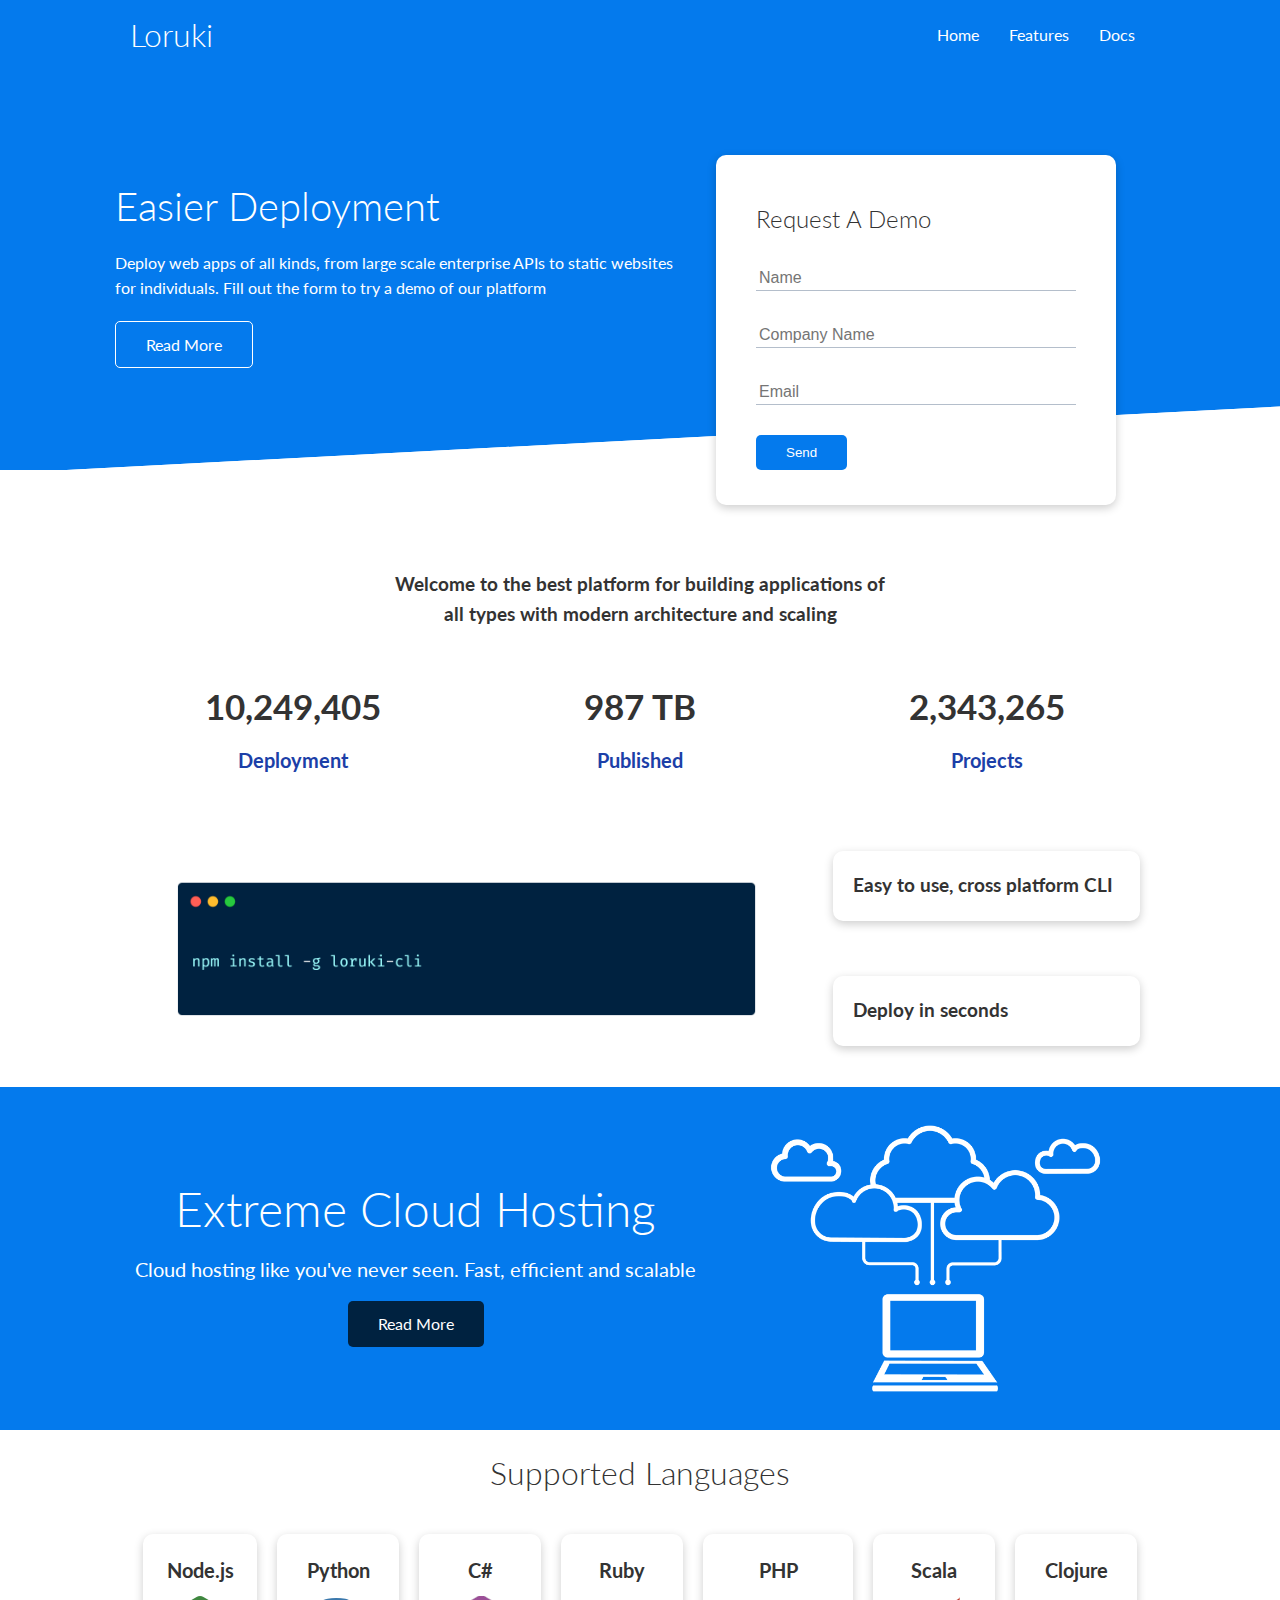
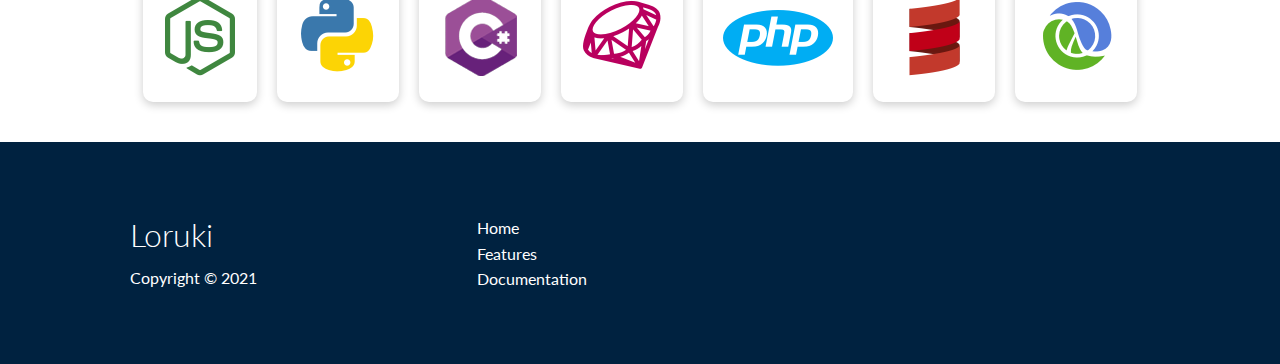
==== LorukiWebsite/index.html @ 9c22da37 "New project push" ====
<!DOCTYPE html>
<html lang="en">
<head>
    <meta charset="UTF-8">
    <meta http-equiv="X-UA-Compatible" content="IE=edge">
    <meta name="viewport" content="width=device-width, initial-scale=1.0">
    <!-- the below link is from cdnjs.com where we searched font and copied link of font awesome which allows tu use classes for creating icons-->
    <link rel="stylesheet" href="https://cdnjs.cloudflare.com/ajax/libs/font-awesome/5.15.3/css/all.min.css" 
    integrity="sha512-iBBXm8fW90+nuLcSKlbmrPcLa0OT92xO1BIsZ+ywDWZCvqsWgccV3gFoRBv0z+8dLJgyAHIhR35VZc2oM/gI1w==" 
    crossorigin="anonymous" referrerpolicy="no-referrer" />
    <title>Loruki | Cloud hosting for everyone</title>
    <link rel="stylesheet" href="css/utilities.css">
    <link rel="stylesheet" href="css/style.css">
</head>
<body>
    <!--NAVBAR-->
    <div class="navbar">
        <div class="container flex">
            <h1 class="logo">Loruki</h1>
            <ul>
                <li><a href="index.html">Home</a></li>
                <li><a href="features.html">Features</a></li>
                <li><a href="docs.html">Docs</a></li>
            </ul>
        </div>
    </div>

    <!--SHOWCASE-->
    <section class="showcase">
        <div class="container grid">
            <div class="showcase-text">
                <h1>Easier Deployment</h1>
                <p>Deploy web apps of all kinds, from
                    large scale enterprise APIs to static
                    websites for individuals. Fill out the
                    form to try a demo of our platform
                </p>
                <a href="features.html" class="btn btn-outline">Read More</a> 
            </div>

            <div class="showcase-form card">
                <h2>Request A Demo</h2>
                <form>
                    <!--Adding required tag makes the field as required-->
                    <div class="form-control">
                        <input type="text" name="name" placeholder="Name"
                        required>
                    </div>

                    <div class="form-control">
                        <input type="text" name="company" placeholder="Company Name"
                        required>
                    </div>

                    <div class="form-control">
                        <input type="email" name="email" placeholder="Email"
                        required>
                    </div>

                    <input type="submit" value="Send" class="btn btn-primary">
                </form>
            </div>
        </div>
    </section>

    <!--STATS-->
    <section class="stats">
        <div class="container">
            <h3 class="stats-heading text-center my-1">
                Welcome to the best platform for building applications
                of all types with modern architecture and scaling
            </h3> 
            
            <div class="grid grid-3 text-center my-4">
                <div>
                    <!--The fas fa server/upload/diagram are all html tags to fetch icons-->
                    <i class="fas fa-server fa-3x"></i>
                    <h3>10,249,405</h3>
                    <p class="text-secondary">Deployment</p>
                </div>
                <div>
                    <i class="fas fa-upload fa-3x"></i>
                    <h3>987 TB</h3>
                    <p class="text-secondary">Published</p>
                </div>
                <div>
                    <i class="fas fa-project-diagram fa-3x"></i>
                    <h3>2,343,265</h3>
                    <p class="text-secondary">Projects</p>
                </div>
            </div>
        </div>
    </section>

    <!--CLI-->
    <section class="cli">
        <div class="container grid">
            <img src="images/cli.png" alt="">
            <div class="card">
                <h3>Easy to use, cross platform CLI</h3>
            </div>

            <div class="card">
                <h3>Deploy in seconds</h3>
            </div>
        </div>
    </section>

    <!--CLOUD-->
    <section class="cloud bg-primary my-2 py-2">
        <div class="container grid">
            <div class="text-center">
                <h2 class="lg">Extreme Cloud Hosting</h2>
                <p class="lead my-1">Cloud hosting like you've never seen.
                    Fast, efficient and scalable
                </p>
                <a href="features.html" class="btn btn-dark">Read More</a>
            </div>

            <img src="images/cloud.png" alt="">
        </div>
    </section>

    <!--LANGUAGES-->
    <section class="languages">
        <h2 class="md text-center my-2">
            Supported Languages
        </h2>
        <div class="container flex">
            <div class="card">
                <h4>Node.js</h4>
                <img src="images/logos/node.png" alt="">
            </div>
            <div class="card">
                <h4>Python</h4>
                <img src="images/logos/python.png" alt="">
            </div>
            <div class="card">
                <h4>C#</h4>
                <img src="images/logos/csharp.png" alt="">
            </div>
            <div class="card">
                <h4>Ruby</h4>
                <img src="images/logos/ruby.png" alt="">
            </div>
            <div class="card">
                <h4>PHP</h4>
                <img src="images/logos/php.png" alt="">
            </div>
            <div class="card">
                <h4>Scala</h4>
                <img src="images/logos/scala.png" alt="">
            </div>
            <div class="card">
                <h4>Clojure</h4>
                <img src="images/logos/clojure.png" alt="">
            </div>
        </div>
    </section>


    <!--FOOTER-->
    <footer class="footer bg-dark py-5">
        <div class="container grid grid-3">
            <div>
                <h1>Loruki</h1>
                <p>Copyright &copy; 2021</p>
            </div>

            <nav>
                <ul>
                    <li><a href="index.html">Home</a></li>
                    <li><a href="features.html">Features</a></li>
                    <li><a href="docs.html">Documentation</a></li>
                </ul>
            </nav>

            <div class="social">
                <a href="#"><i class="fab fa-github fa-2x"></i></a>
                <a href="#"><i class="fab fa-facebook fa-2x"></i></a>
                <a href="#"><i class="fab fa-instagram fa-2x"></i></a>
                <a href="#"><i class="fab fa-twitter fa-2x"></i></a>
            </div>
        </div>
    </footer>
</body>
</html>
---- LorukiWebsite/css/utilities.css ----
/*UTILITIES*/
.container{
    max-width: 1100px;
    margin: 0 auto;
    overflow: auto;
    padding: 0 40px;
}

.card{
    background-color: #fff;
    color: #333;
    border-radius: 10px;
    box-shadow: 0 3px 10px rgba(0,0,0,0.2);
    padding: 20px;
    margin: 10px;
}

.btn{
    display: inline-block;
    padding: 10px 30px;
    cursor: pointer;
    background: var(--primary-color);
    color: #fff;
    border: none;
    border-radius: 5px;
}

.text-center{
    text-align: center;
}

.showcase .btn-outline{
    background-color: transparent;
    border: 1px #fff solid;
}

.btn:hover{
    transform: scale(.98);
}
/*---------------------------------------------------------------------------*/

/*ALERT*/
.alert{
    background-color: var(--light-color);
    padding: 10px 20px;
    font-weight: bold;
    margin: 15px 0;
}

.alert i {
    margin-right: 10px;
}

.alert-success{
    background-color: var(--success-color);
    color: #fff;
}

.alert-error{
    background-color: var(--error-color);
    color: #fff;
}
/*---------------------------------------------------------------------------*/
/*Backgrounds and coloured buttons*/
.bg-primary , .btn-primary{
    background-color: var(--primary-color);
    color:#fff;
}

.bg-secondary , .btn-secondary{
    background-color: var(--secondary-color);
    color:#fff;
}

.bg-dark , .btn-dark{
    background-color: var(--dark-color);
    color:#fff;
}

.bg-light , .btn-light{
    background-color: var(--light-color);
    color:#fff;
}

.bg-primary a, .btn-primary a, .bg-secondary a, .btn-secondary a,.bg-dark a, .btn-dark a,
.bg-light a, .btn-light a{
    color: #fff;
}
/*---------------------------------------------------------------------------*/

/*Text Sizes*/
.lead{
    font-size: 20px;
}

.sm{
    font-size: 1rem;
}

.md{
    font-size: 2rem;
}

.lg{
    font-size: 3rem;
}

.xl{
    font-size: 4rem;
}

/*------------------------------------------------------------------------*/
/*TEXT COLORS*/
.text-primary{
    color: var(--primary-color);
}

.text-secondary{
    color: var(--secondary-color);
}

.text-dark{
    color: var(--dark-color);
}

.text-light{
    color: var(--light-color);
}
/*------------------------------------------------------------------------*/

.flex{
    display:flex;
    justify-content: center;
    align-items: center;
    height: 100%;
}

.grid{
    display: grid;
    grid-template-columns: repeat(2,1fr);
    grid-gap: 20px;
    justify-content: center;
    align-items: center;
    height: 100%;
}


.grid-3{
    grid-template-columns: repeat(3,1fr);
}

/*Margins*/
.my-1{
    margin: 1rem 0;
}

.my-2{
    margin: 1.5rem 0;
}

.my-3{
    margin: 2rem 0;
}

.my-4{
    margin: 3rem 0;
}

.my-5{
    margin: 4rem 0;
}

.m-1{
    margin: 1rem;
}

.m-2{
    margin: 1.5rem;
}

.m-3{
    margin: 2rem;
}

.m-4{
    margin: 3rem;
}

.m-5{
    margin: 4rem;
}


/*Padding*/
.py-1{
    padding: 1rem 0;
}

.py-2{
    padding: 1.5rem 0;
}

.py-3{
    padding: 2rem 0;
}

.py-4{
    padding: 3rem 0;
}

.py-5{
    padding: 4rem 0;
}

.p-1{
    padding: 1rem;
}

.p-2{
    padding: 1.5rem;
}

.p-3{
    padding: 2rem;
}

.p-4{
    padding: 3rem;
}

.p-5{
    padding: 4rem;
}
---- LorukiWebsite/css/style.css ----
@import url('https://fonts.googleapis.com/css2?family=Lato:wght@300&display=swap');
/*The above link is used to import the Lato font from google fonts*/

:root{
    --primary-color:#047aed;
    --secondary-color:#1c3fa8;
    --dark-color:#002240;
    --light-color:#f4f4f4; 
    --success-color:#5cb85c;
    --error-color:#d9534f;
}
/*The above is used to make a variable for a color which is used in the webpage many time so that we can use the variable name instead of hex code
and at the same time we can change the basc color of web page in an instant rather than changing that color individually*/
*{
    box-sizing: border-box;
    padding: 0;
    margin: 0;
}

body{
    font-family: 'Lato','sans-serif';
    color: #333;
    line-height: 1.6;
}

ul{
    list-style-type: none;/*so that we dont have bullet points*/
}

a{
    text-decoration: none;
    color: #333;
}

h1,h2{
    font-weight: 300;
    line-height: 1.2;
    margin: 10px 0;
}

p{
    margin: 10px 0;
}

img{
    width: 100%;
}

code , pre{
    background: #333;
    color: #fff;
    padding: 10px;
}
/*--------------------------------------------------------------------------------*/
/*NAVBAR*/
.navbar{
    background-color: var(--primary-color);
    color: #fff;
    height: 70px;
}

.navbar ul{
    display: flex;
}

.navbar a{
    color: #fff;
    padding: 10px;
    margin: 0 5px;
}

.navbar a:hover{
    border-bottom: 2px #fff solid;
}

.navbar .flex{
    justify-content: space-between;
}
/*---------------------------------------------------------------------------*/
/*SHOWCASE*/
.showcase{
    height: 400px;
    background-color: var(--primary-color);
    color: #fff;
    position: relative;
}

.showcase h1{
    font-size: 40px;
}

.showcase p{
    margin: 20px 0;
}

.showcase .grid{
    grid-template-columns: 55% 45%;
    grid-gap: 30px;
    overflow: visible;
}

.showcase-text{
    animation: slideInFromLeft 1s ease-in;
}

.showcase-form{
    position: relative;
    top: 60px;
    height: 350px;
    width: 400px;
    padding: 40px;
    z-index: 100;
    animation: slideInFromRight 1s ease-in;
}

.showcase-form .form-control{
    margin: 30px 0;
}

.showcase-form input[type='text'],
.showcase-form input[type='email']{
    border: 0;
    border-bottom: 1px solid #b4becb;
    width: 100%;
    padding: 3px;
    font-size: 16px;
}

/*When we select any field there's an ugly border so to remove that we do this*/
.showcase-form input:focus{
    outline: none;
}

/*the before and after puts the content before and after the selected selector*/
/*The below is done for the slant line*/
.showcase::before , .showcase::after{
    content: '';
    position: absolute;
    height: 100px;
    bottom: -70px;
    right: 0;
    left: 0;
    background: #fff;
    transform: skewY(-4deg);
    -webkit-transform: skewY(-3deg);/*so that it works on chrome*/
    -moz-transform: skewY(-3deg);/*so that it works on mozilla*/
    -ms-transform: skewY(-3deg);/*so that it works on IE*/
    /*Not confirmed if above is required*/
}


/*STATS*/
.stats{
    padding-top: 100px;
    animation: slideInFromBottom 1s ease-in;
}

.stats-heading{
    max-width: 500px;
    margin: auto;
}

.stats .grid h3{
    font-size: 35px;
}

.stats .grid p{
    font-size: 20px;
    font-weight: bold;
}
/*---------------------------------------------------------------------------*/

/*CLI*/
.cli .grid{
    grid-template-columns: repeat(3,1fr);
    grid-template-rows: repeat(2,1fr);
}

.cli .grid >:first-child{
    grid-column: 1/3;
    grid-row: 1/3;
}
/*---------------------------------------------------------------------------*/

/*CLOUD*/
.cloud .grid{
    grid-template-columns: 4fr 3fr;
}
/*---------------------------------------------------------------------------*/

/*LANGUAGES*/
.languages .flex{
    flex-wrap: wrap;
}
.languages .card{
    text-align: center;
    margin: 18px 10px 40px;
    transition: transform 0.2s ease-in;/*To slow in the hover effect and move slowly*/
}

.languages .card h4{
    font-size: 20px;
    margin-bottom: 10px;
}

.languages .card:hover{
    transform: translateY(-15px);/*Used for hover effect on languages card*/
}
/*---------------------------------------------------------------------------*/
/*FEATURES*/
.features-head img , .docs-head img{
    width: 200px;
    justify-self: flex-end;
}

.features-sub-head img{
    width: 300px;
    justify-self: flex-end;
}

.features-sub-head{
    color:#333;
}

.features-sub-head h1{
    font-weight: solid;
}

.features-main .card > i{
    margin-right: 20px;
}

.features-main .grid{
    padding: 30px;
}

.features-main .grid >:first-child{
    grid-column: 1/4;
}

.features-main .grid >:nth-child(2){
    grid-column: 1/3;
    grid-row: 2/3;
}

/*---------------------------------------------------------------------------*/
 
/*DOCS MAIN*/
.docs-main .card h3,.docs-main .card a{
    color: #333;
}

.docs-main h3{
    margin: 20px 0;
}

.docs-main .grid{
    grid-template-columns: 1fr 2fr;
    align-items: flex-start;
}

.docs-main nav li{
    font-size: 17px;
    padding-bottom: 5px;
    margin-bottom: 5px;
    border-bottom: 1px #ccc solid;
}

.docs-main a:hover{
    font-weight: bold;
}


/*---------------------------------------------------------------------------*/
/*FOOTER*/
.footer .flex{
    justify-content: space-between;
}

.footer .social a{
    margin: 0 10px;
}

.footer .container.footer-icons{
    display: grid;
}

/*---------------------------------------------------------------------------*/

/*ANIMATIONS*/
@keyframes slideInFromLeft{
    0%{
        transform: translateX(-100%);
    }

    100%{
        transform: translateX(0);
    }
}

@keyframes slideInFromRight{
    0%{
        transform: translateX(100%);
    }

    100%{
        transform: translateX(0);
    }
}

@keyframes slideInFromTop{
    0%{
        transform: translateY(-100%);
    }

    100%{
        transform: translateX(0);
    }
}

@keyframes slideInFromBottom{
    0%{
        transform: translateY(100%);
    }

    100%{
        transform: translateX(0);
    }
}


/*---------------------------------------------------------------------------*/
/*MEDIA QUERIES FOR TABLETS AND UNDER*/
@media(max-width:768px){
    .grid ,
    .showcase .grid,
    .stats .grid,
    .cli .grid,
    .cloud .grid,
    .features-main .grid,
    .docs-main .grid{
        grid-template-columns: 1fr;
        grid-template-rows: 1fr;
    }

    .showcase{
        height: auto;
    }

    .showcase-text{
        text-align: center;
        margin-top: 40px;
        animation: slideInFromTop 1s ease-in;
    }

    .showcase-form{
        justify-self: center;
        margin: auto;
        animation: slideInFromBottom 1s ease-in;
    }

    .cli .grid >:first-child{
        grid-column: 1;
        grid-row: 1;
    }

    .features-head,
    .features-sub-head,
    .docs-head{
        text-align: center;
    }

    .features-head img,
    .features-sub-head img,
    .docs-head img{
        justify-self: center;
    }

    .features-main .grid> *:first-child,
    .features-main .grid> *:nth-child(2){
        grid-column: 1;
    }
}

/*MEDIA QUERIES FOR MOBLIES AND UNDER*/
@media(max-width:500px){
    .navbar{
        height: 110px;
    }

    .navbar .flex{
        flex-direction: column;
    }

    .navbar ul{
        padding: 10px;
        background-color: rgba(0,0,0,0.1);
    }
}
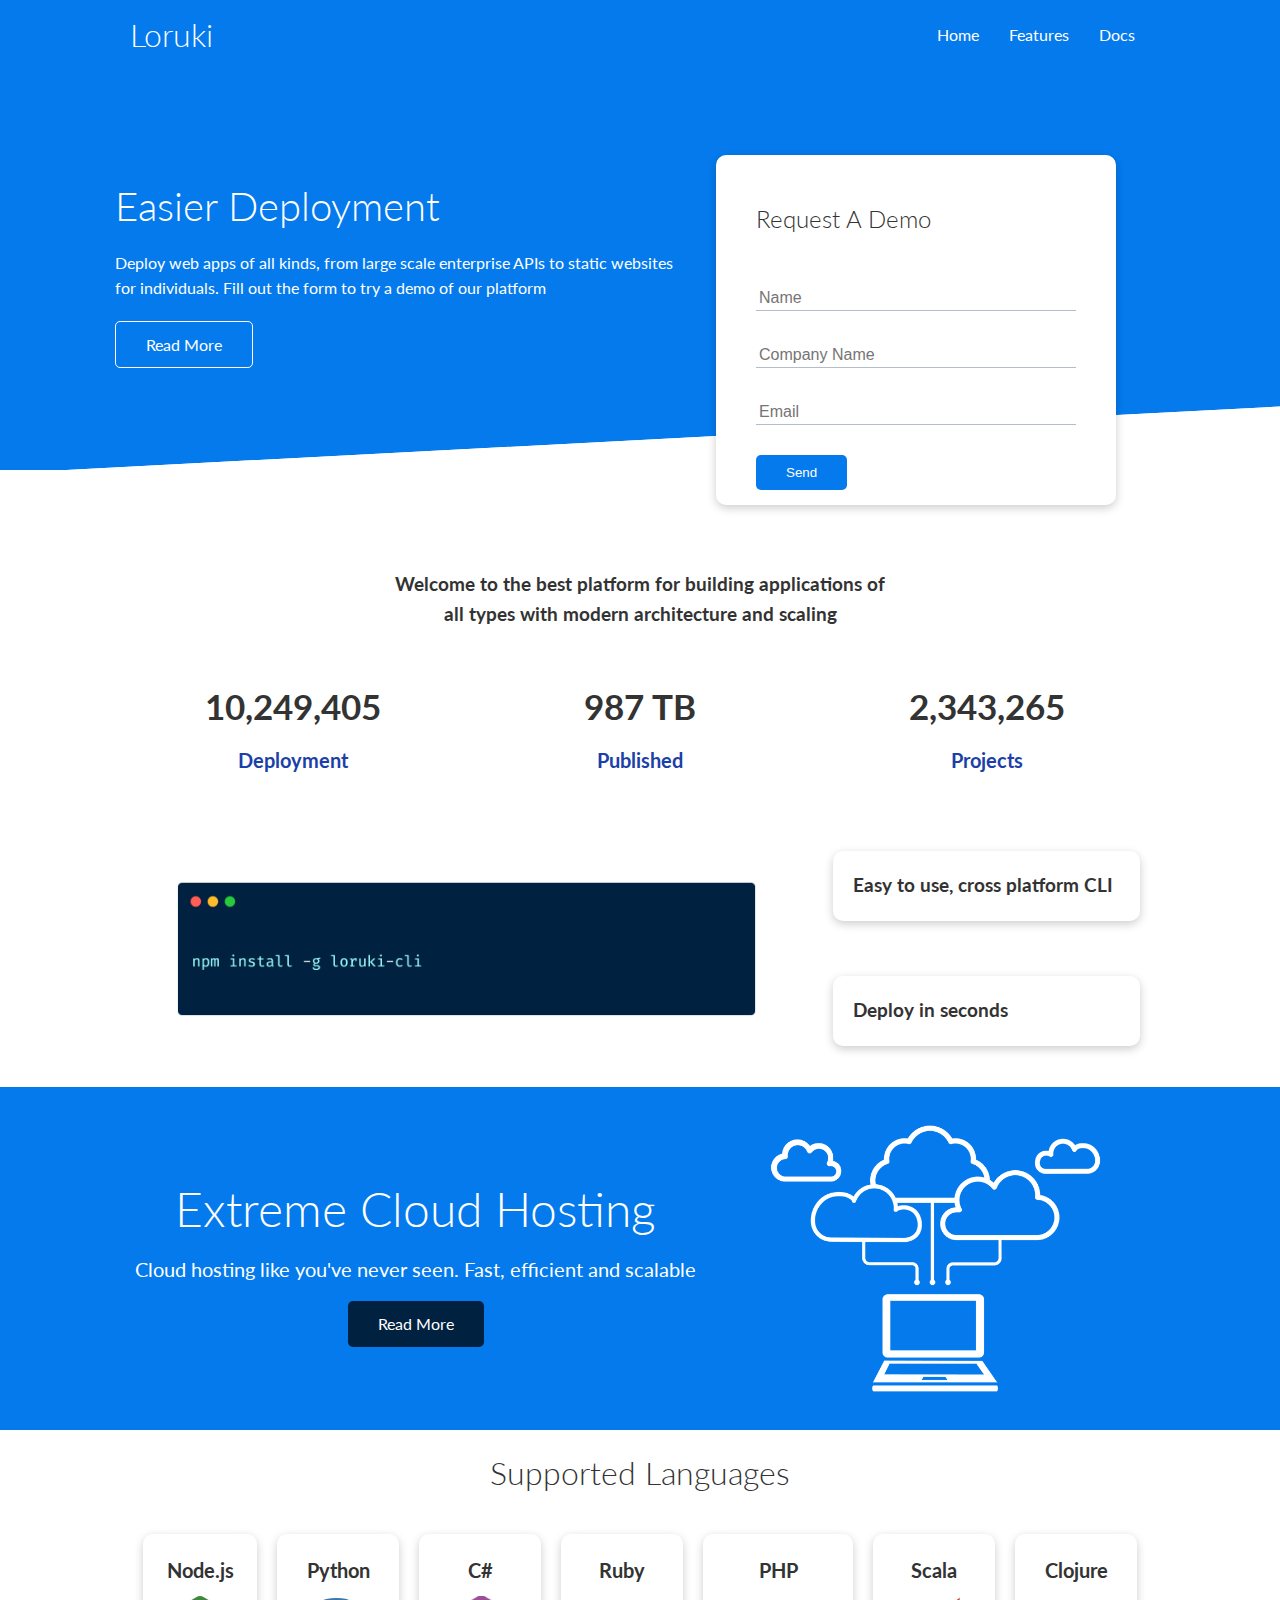
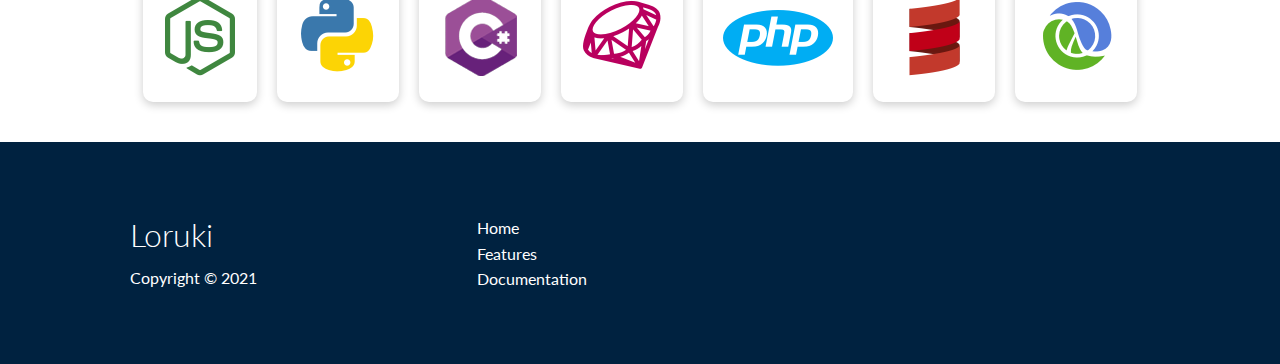
==== commit 17cd840e: "Changes for deployment" ====
--- a/LorukiWebsite/index.html
+++ b/LorukiWebsite/index.html
@@ -40,8 +40,12 @@
 
             <div class="showcase-form card">
                 <h2>Request A Demo</h2>
-                <form>
+                <form name="contact" method="POST" netlify-honeypot="bot-field" data-netlify="true">
                     <!--Adding required tag makes the field as required-->
+                    <input type="hidden" name="form-name" value="contact">
+                    <p class="hidden">
+                        <label>Don’t fill this out if you’re human: <input name="bot-field" /></label>
+                    </p>
                     <div class="form-control">
                         <input type="text" name="name" placeholder="Name"
                         required>
--- a/LorukiWebsite/css/style.css
+++ b/LorukiWebsite/css/style.css
@@ -50,6 +50,11 @@
     background: #333;
     color: #fff;
     padding: 10px;
+}
+
+.hidden{
+    visibility: hidden;
+    height: 0;
 }
 /*--------------------------------------------------------------------------------*/
 /*NAVBAR*/
